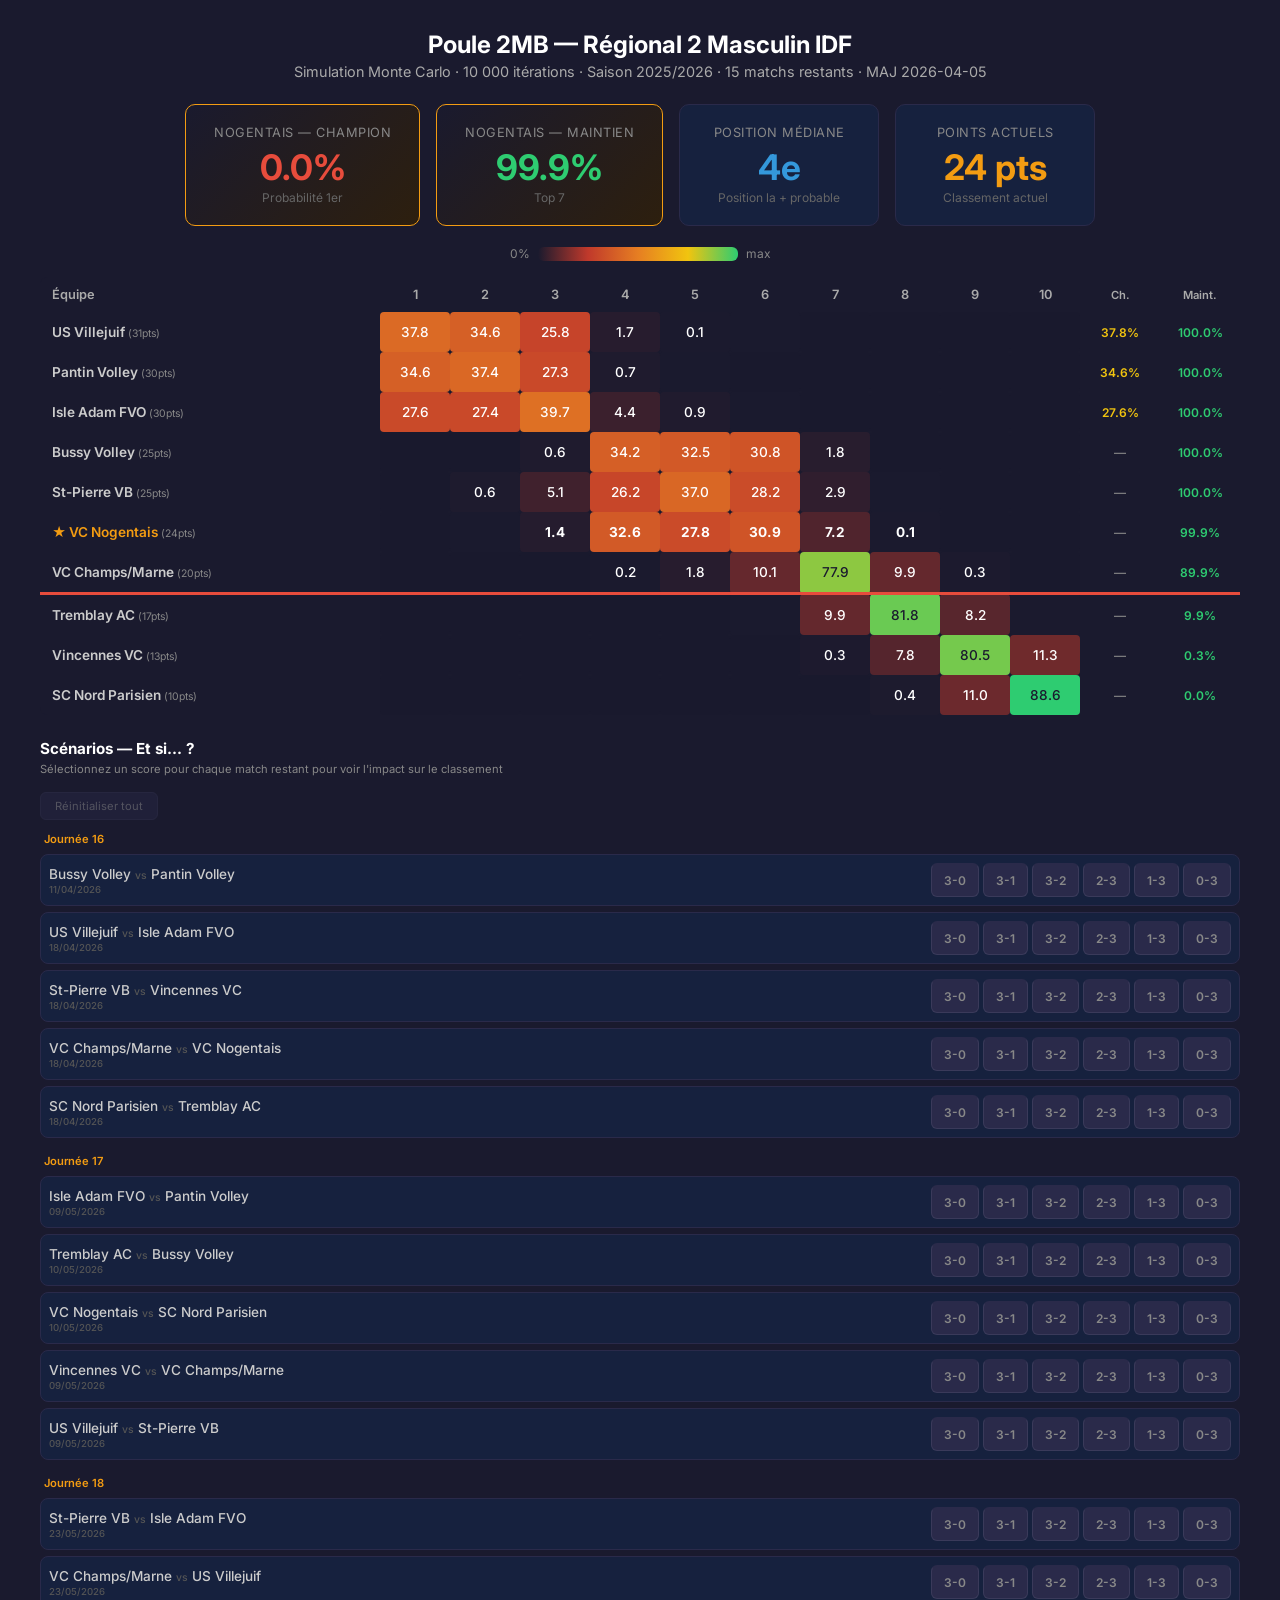
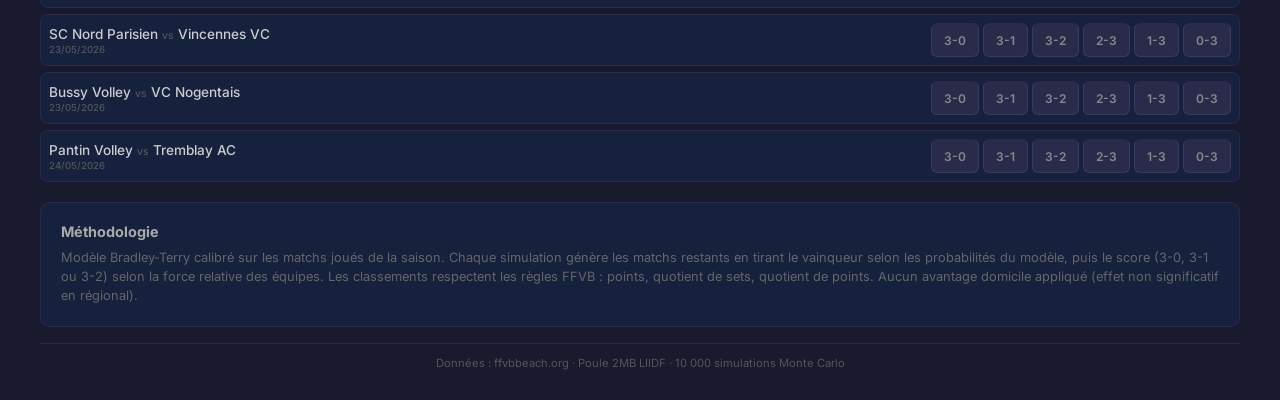
==== index.html @ 8303bb73 "Initial release: Monte Carlo volleyball simulation app Client-side Monte Carlo simulation for FFVB r" ====
<!DOCTYPE html>
<html lang="fr">
<head>
<meta charset="UTF-8">
<meta name="viewport" content="width=device-width, initial-scale=1.0">
<title>Simulation Monte Carlo — Poule 2MB</title>
<link rel="stylesheet" href="css/style.css">
</head>
<body>
<div class="container">
  <h1>Poule 2MB — Régional 2 Masculin IDF</h1>
  <div class="subtitle">Chargement...</div>

  <div id="loadingIndicator" class="loading">
    <div class="spinner"></div>
    <div>Simulation en cours...</div>
  </div>

  <div id="mainContent">
    <div class="metrics">
      <div class="metric-card highlight">
        <div class="label">Nogentais — Champion</div>
        <div class="value red" id="nogChamp">—</div>
        <div class="detail">Probabilité 1er</div>
      </div>
      <div class="metric-card highlight">
        <div class="label">Nogentais — Maintien</div>
        <div class="value green" id="nogMaint">—</div>
        <div class="detail">Top 7</div>
      </div>
      <div class="metric-card">
        <div class="label">Position médiane</div>
        <div class="value blue" id="nogMedian">—</div>
        <div class="detail">Position la + probable</div>
      </div>
      <div class="metric-card">
        <div class="label">Points actuels</div>
        <div class="value orange" id="nogPoints">—</div>
        <div class="detail">Classement actuel</div>
      </div>
    </div>

    <div class="legend">
      <span>0%</span>
      <div class="legend-bar"></div>
      <span>max</span>
    </div>

    <div class="heatmap-wrapper">
      <table class="heatmap" id="heatmapTable">
        <thead>
          <tr>
            <th class="team-header">Équipe</th>
            <th class="pos-header">1</th>
            <th class="pos-header">2</th>
            <th class="pos-header">3</th>
            <th class="pos-header">4</th>
            <th class="pos-header">5</th>
            <th class="pos-header">6</th>
            <th class="pos-header">7</th>
            <th class="pos-header">8</th>
            <th class="pos-header">9</th>
            <th class="pos-header">10</th>
            <th class="side-header">Ch.</th>
            <th class="side-header">Maint.</th>
          </tr>
        </thead>
        <tbody id="heatmapBody"></tbody>
      </table>
    </div>

    <div class="scenario-section">
      <h2>Scénarios — Et si... ?</h2>
      <div class="scenario-subtitle">Sélectionnez un score pour chaque match restant pour voir l'impact sur le classement</div>
      <button class="scenario-reset-btn" id="scenarioResetBtn" disabled>Réinitialiser tout</button>
      <div id="scenarioContainer"></div>
    </div>

    <div class="methodology">
      <h3>Méthodologie</h3>
      <p>
        Modèle Bradley-Terry calibré sur les matchs joués de la saison.
        Chaque simulation génère les matchs restants en tirant le vainqueur selon les probabilités du modèle,
        puis le score (3-0, 3-1 ou 3-2) selon la force relative des équipes.
        Les classements respectent les règles FFVB : points, quotient de sets, quotient de points.
        Aucun avantage domicile appliqué (effet non significatif en régional).
      </p>
    </div>

    <div class="footer">
      Données : ffvbbeach.org · Poule 2MB LIIDF · 10 000 simulations Monte Carlo
    </div>
  </div>
</div>

<script src="js/simulation.js"></script>
<script src="js/heatmap.js"></script>
<script src="js/scenario.js"></script>
<script src="js/app.js"></script>
</body>
</html>
---- css/style.css ----
@import url('https://fonts.googleapis.com/css2?family=Inter:wght@400;500;600;700&display=swap');

* { margin: 0; padding: 0; box-sizing: border-box; }

body {
  font-family: 'Inter', sans-serif;
  background: #1a1a2e;
  color: #e0e0e0;
  padding: 16px;
  min-height: 100vh;
  -webkit-text-size-adjust: 100%;
}

.container {
  max-width: 1200px;
  margin: 0 auto;
}

h1 {
  text-align: center;
  font-size: 1.1rem;
  font-weight: 700;
  margin-bottom: 4px;
  color: #fff;
}

.subtitle {
  text-align: center;
  font-size: 0.75rem;
  color: #aaa;
  margin-bottom: 20px;
}

/* Loading spinner */
.loading {
  text-align: center;
  padding: 40px;
  color: #888;
}

.loading .spinner {
  display: inline-block;
  width: 32px;
  height: 32px;
  border: 3px solid #2a2a4a;
  border-top-color: #f39c12;
  border-radius: 50%;
  animation: spin 0.8s linear infinite;
  margin-bottom: 12px;
}

@keyframes spin {
  to { transform: rotate(360deg); }
}

/* Metrics cards */
.metrics {
  display: grid;
  grid-template-columns: 1fr 1fr;
  gap: 10px;
  margin-bottom: 20px;
}

.metric-card {
  background: #16213e;
  border-radius: 10px;
  padding: 14px 12px;
  text-align: center;
  border: 1px solid #2a2a4a;
}

.metric-card.highlight {
  border-color: #f39c12;
  background: linear-gradient(135deg, #1a1a2e, #2d1f0e);
}

.metric-card .label {
  font-size: 0.65rem;
  text-transform: uppercase;
  letter-spacing: 0.5px;
  color: #888;
  margin-bottom: 6px;
}

.metric-card .value {
  font-size: 1.6rem;
  font-weight: 700;
}

.metric-card .value.green { color: #2ecc71; }
.metric-card .value.red { color: #e74c3c; }
.metric-card .value.orange { color: #f39c12; }
.metric-card .value.blue { color: #3498db; }

.metric-card .detail {
  font-size: 0.6rem;
  color: #666;
  margin-top: 2px;
}

/* Legend */
.legend {
  display: flex;
  align-items: center;
  justify-content: center;
  gap: 8px;
  margin: 16px 0;
  font-size: 0.7rem;
  color: #888;
}

.legend-bar {
  width: 160px;
  height: 12px;
  border-radius: 6px;
  background: linear-gradient(to right, #1a1a2e, #c0392b, #e67e22, #f1c40f, #2ecc71);
}

/* Heatmap */
.heatmap-wrapper {
  overflow-x: auto;
  -webkit-overflow-scrolling: touch;
  margin-bottom: 24px;
  border-radius: 8px;
}

table.heatmap {
  border-collapse: collapse;
  width: 100%;
  min-width: 680px;
}

table.heatmap th {
  padding: 8px 3px;
  font-size: 0.7rem;
  font-weight: 600;
  color: #aaa;
  text-align: center;
  white-space: nowrap;
}

table.heatmap th.team-header {
  text-align: left;
  padding-left: 8px;
  position: sticky;
  left: 0;
  background: #1a1a2e;
  z-index: 3;
  min-width: 140px;
}

table.heatmap th.pos-header {
  width: 46px;
}

table.heatmap th.side-header {
  width: 56px;
  font-size: 0.6rem;
}

table.heatmap td {
  padding: 10px 2px;
  text-align: center;
  font-size: 0.75rem;
  font-weight: 500;
  transition: transform 0.1s;
  position: relative;
}

table.heatmap td.team-cell {
  text-align: left;
  padding-left: 8px;
  font-weight: 600;
  font-size: 0.75rem;
  background: #1a1a2e !important;
  color: #ccc;
  position: sticky;
  left: 0;
  z-index: 2;
  white-space: nowrap;
}

table.heatmap td.team-cell .pts {
  font-weight: 400;
  color: #888;
  font-size: 0.65rem;
}

table.heatmap td.team-cell.nogentais {
  color: #f39c12;
}

table.heatmap td.side-cell {
  background: transparent !important;
  font-size: 0.65rem;
  color: #888;
  padding: 10px 4px;
}

table.heatmap td.side-cell .champ { color: #f1c40f; font-weight: 600; }
table.heatmap td.side-cell .maint { color: #2ecc71; font-weight: 600; }

tr.relegation-line td {
  border-bottom: 3px solid #e74c3c !important;
}

/* Scenario section (V3) */
.scenario-section {
  margin-top: 24px;
}

.scenario-section h2 {
  font-size: 0.95rem;
  font-weight: 700;
  color: #fff;
  margin-bottom: 4px;
}

.scenario-section .scenario-subtitle {
  font-size: 0.7rem;
  color: #888;
  margin-bottom: 16px;
}

.scenario-reset-btn {
  display: inline-block;
  background: #2a2a4a;
  color: #aaa;
  border: 1px solid #3a3a5a;
  border-radius: 6px;
  padding: 6px 14px;
  font-size: 0.7rem;
  cursor: pointer;
  margin-bottom: 12px;
  font-family: 'Inter', sans-serif;
}

.scenario-reset-btn:hover {
  background: #3a3a5a;
  color: #fff;
}

.scenario-reset-btn:disabled {
  opacity: 0.4;
  cursor: default;
}

/* Match rows grouped by journee */
.journee-group {
  margin-bottom: 16px;
}

.journee-label {
  font-size: 0.7rem;
  font-weight: 600;
  color: #f39c12;
  margin-bottom: 8px;
  padding-left: 4px;
}

.match-row {
  display: flex;
  align-items: center;
  gap: 8px;
  padding: 8px;
  background: #16213e;
  border-radius: 8px;
  margin-bottom: 6px;
  border: 1px solid #2a2a4a;
  flex-wrap: wrap;
}

.match-row.has-selection {
  border-color: #f39c12;
  background: linear-gradient(135deg, #16213e, #2d1f0e);
}

.match-teams {
  flex: 1;
  min-width: 120px;
  font-size: 0.75rem;
  font-weight: 500;
}

.match-teams .home { color: #ccc; }
.match-teams .vs { color: #555; font-size: 0.65rem; margin: 0 4px; }
.match-teams .away { color: #ccc; }
.match-teams .date-info { display: block; font-size: 0.6rem; color: #555; margin-top: 2px; }

.score-buttons {
  display: flex;
  gap: 4px;
  flex-wrap: nowrap;
}

.score-btn {
  background: #2a2a4a;
  color: #888;
  border: 1px solid #3a3a5a;
  border-radius: 6px;
  padding: 6px 8px;
  font-size: 0.65rem;
  font-weight: 600;
  cursor: pointer;
  font-family: 'Inter', sans-serif;
  min-width: 36px;
  text-align: center;
  transition: all 0.15s;
}

.score-btn:hover {
  background: #3a3a5a;
  color: #fff;
}

.score-btn.selected {
  background: #f39c12;
  color: #1a1a2e;
  border-color: #f39c12;
}

.score-btn.home-win {
  border-top: 2px solid transparent;
}

.score-btn.away-win {
  border-top: 2px solid transparent;
}

.score-btn.selected.home-win {
  background: #2ecc71;
  border-color: #2ecc71;
  color: #1a1a2e;
}

.score-btn.selected.away-win {
  background: #e74c3c;
  border-color: #e74c3c;
  color: #fff;
}

/* Methodology */
.methodology {
  background: #16213e;
  border-radius: 10px;
  padding: 16px;
  margin-top: 20px;
  border: 1px solid #2a2a4a;
}

.methodology h3 {
  font-size: 0.8rem;
  color: #aaa;
  margin-bottom: 8px;
}

.methodology p {
  font-size: 0.7rem;
  color: #666;
  line-height: 1.5;
}

/* Footer */
.footer {
  text-align: center;
  font-size: 0.6rem;
  color: #555;
  margin-top: 16px;
  padding-top: 12px;
  border-top: 1px solid #2a2a4a;
}

/* Desktop overrides */
@media (min-width: 768px) {
  body { padding: 30px; }

  h1 { font-size: 1.5rem; }
  .subtitle { font-size: 0.9rem; margin-bottom: 24px; }

  .metrics {
    display: flex;
    gap: 16px;
    justify-content: center;
    flex-wrap: wrap;
  }

  .metric-card {
    padding: 20px 28px;
    min-width: 200px;
  }

  .metric-card .label { font-size: 0.8rem; }
  .metric-card .value { font-size: 2.2rem; }
  .metric-card .detail { font-size: 0.75rem; }

  .legend { font-size: 0.75rem; }
  .legend-bar { width: 200px; height: 14px; }

  table.heatmap { min-width: 900px; }
  table.heatmap th { padding: 10px 6px; font-size: 0.8rem; }
  table.heatmap th.team-header { min-width: 220px; padding-left: 12px; }
  table.heatmap th.pos-header { width: 70px; }
  table.heatmap th.side-header { width: 80px; font-size: 0.7rem; }
  table.heatmap td { padding: 12px 4px; font-size: 0.85rem; }
  table.heatmap td.team-cell { padding-left: 12px; font-size: 0.85rem; }
  table.heatmap td.side-cell { font-size: 0.75rem; padding: 12px 8px; }

  .match-row { flex-wrap: nowrap; }
  .match-teams { min-width: 200px; font-size: 0.85rem; }
  .score-btn { padding: 8px 12px; font-size: 0.75rem; min-width: 44px; }

  .methodology { padding: 20px; }
  .methodology h3 { font-size: 0.9rem; }
  .methodology p { font-size: 0.8rem; }
  .footer { font-size: 0.7rem; }
}
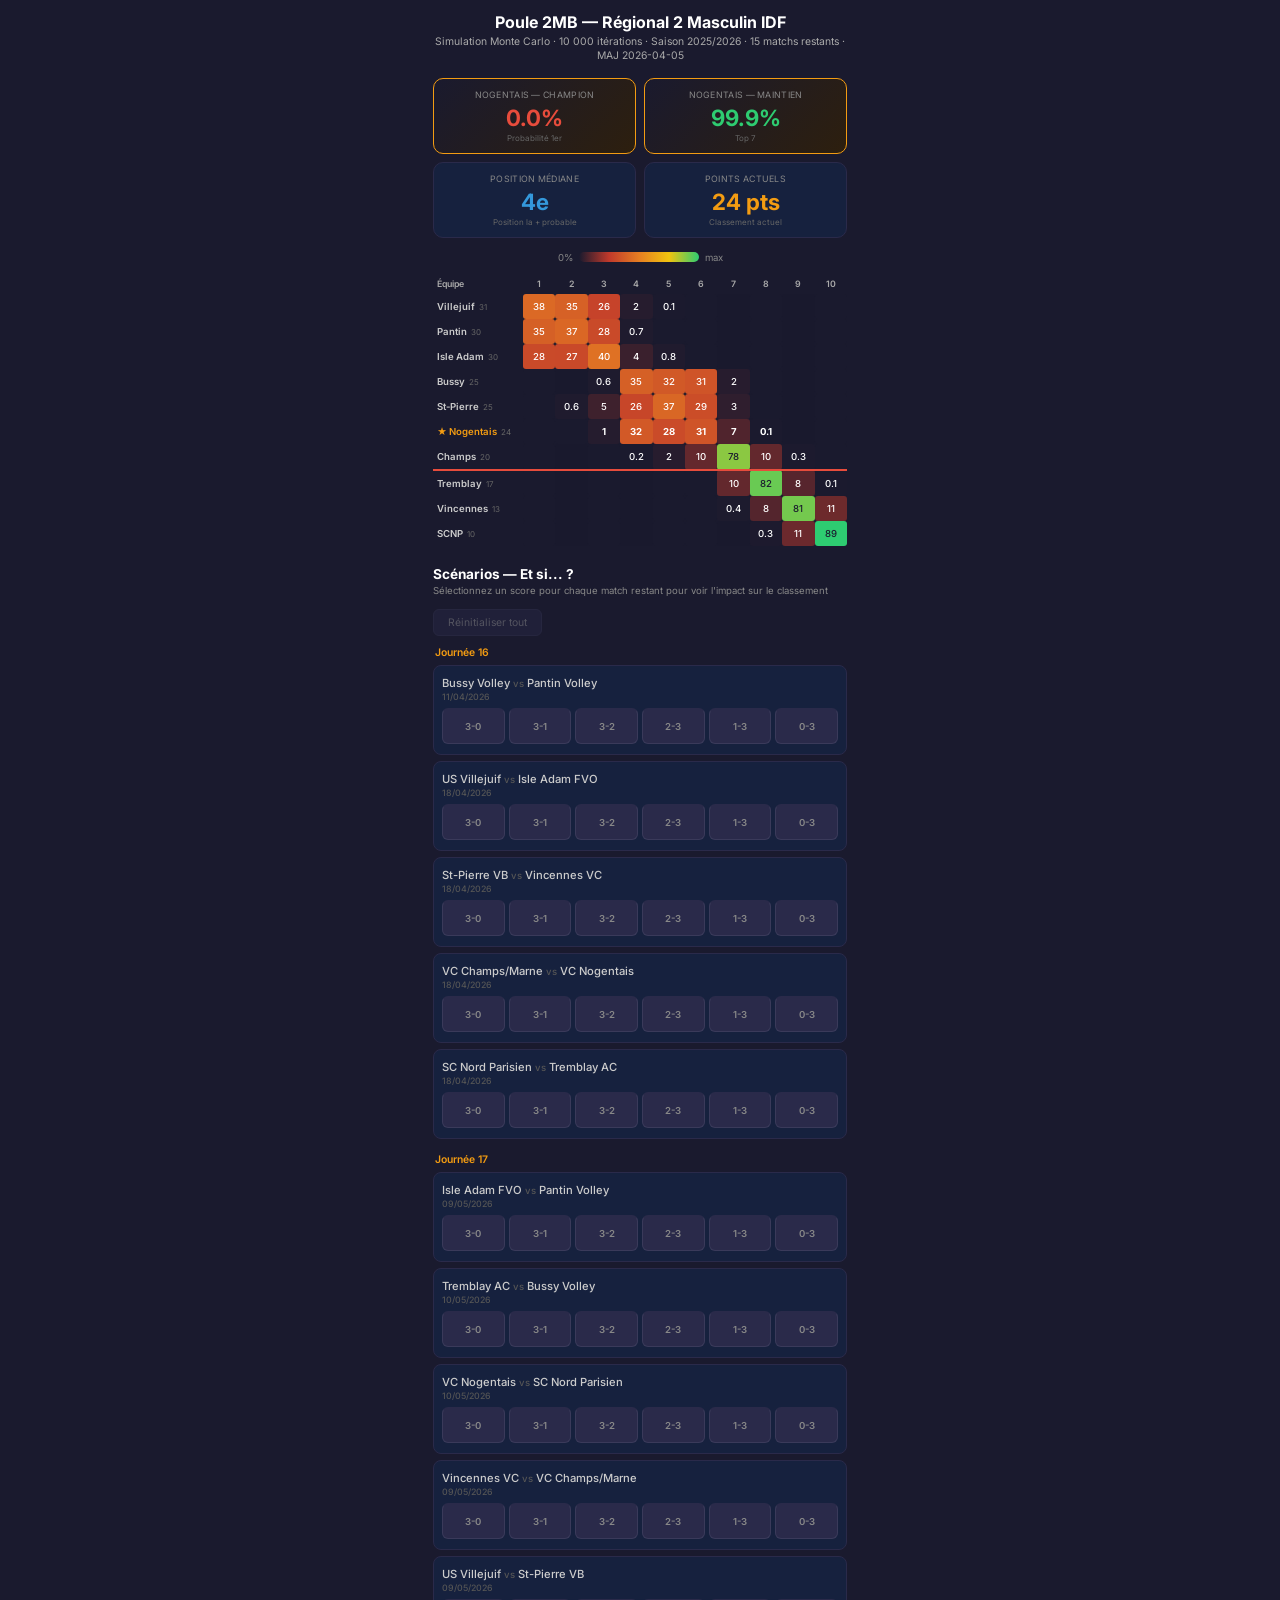
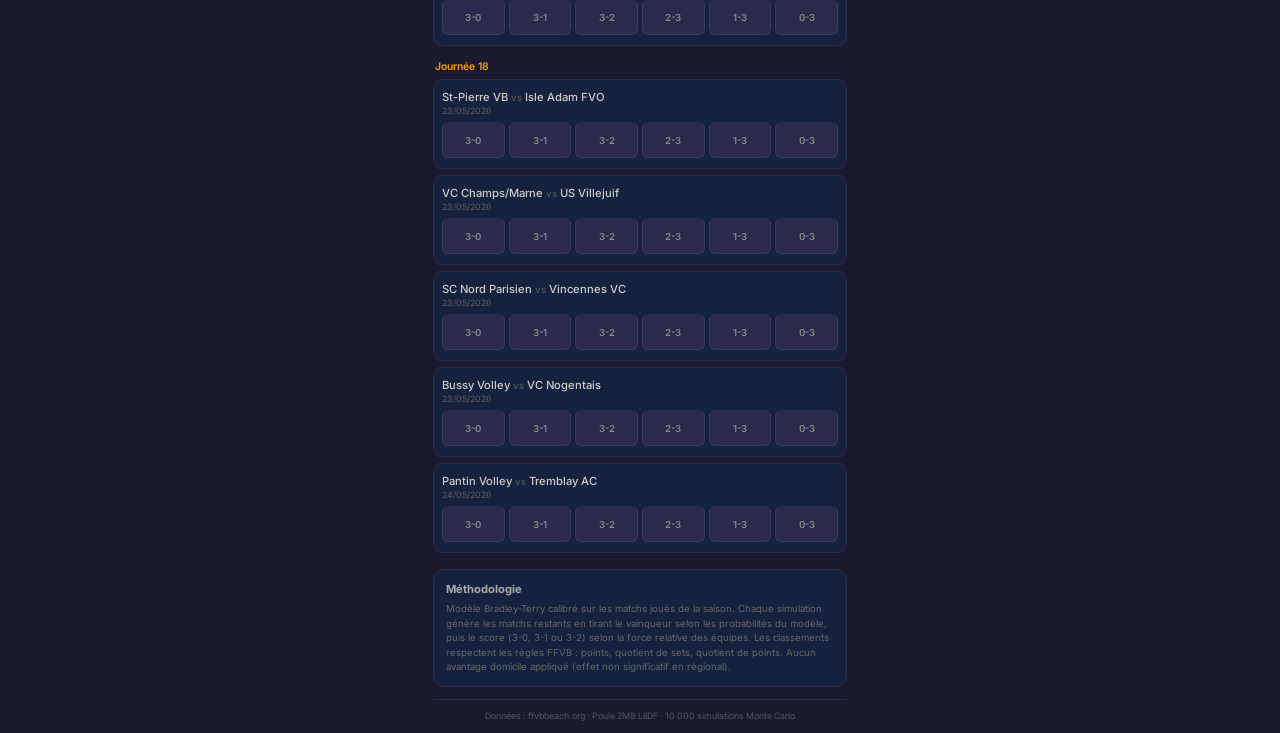
==== commit 8f40e20e: "Optimize heatmap for mobile-only layout - Remove Ch./Maint. side columns (info already in metric car" ====
--- a/index.html
+++ b/index.html
@@ -61,8 +61,6 @@
             <th class="pos-header">8</th>
             <th class="pos-header">9</th>
             <th class="pos-header">10</th>
-            <th class="side-header">Ch.</th>
-            <th class="side-header">Maint.</th>
           </tr>
         </thead>
         <tbody id="heatmapBody"></tbody>
--- a/css/style.css
+++ b/css/style.css
@@ -6,65 +6,65 @@
   font-family: 'Inter', sans-serif;
   background: #1a1a2e;
   color: #e0e0e0;
-  padding: 16px;
+  padding: 12px 8px;
   min-height: 100vh;
   -webkit-text-size-adjust: 100%;
-}
-
-.container {
-  max-width: 1200px;
+  max-width: 430px;
   margin: 0 auto;
 }
 
 h1 {
   text-align: center;
-  font-size: 1.1rem;
+  font-size: 1rem;
   font-weight: 700;
-  margin-bottom: 4px;
+  margin-bottom: 2px;
   color: #fff;
+  line-height: 1.3;
 }
 
 .subtitle {
   text-align: center;
-  font-size: 0.75rem;
+  font-size: 0.65rem;
   color: #aaa;
-  margin-bottom: 20px;
+  margin-bottom: 14px;
+  line-height: 1.4;
 }
 
 /* Loading spinner */
 .loading {
   text-align: center;
-  padding: 40px;
-  color: #888;
+  padding: 30px;
+  color: #888;
+  font-size: 0.75rem;
 }
 
 .loading .spinner {
   display: inline-block;
-  width: 32px;
-  height: 32px;
+  width: 28px;
+  height: 28px;
   border: 3px solid #2a2a4a;
   border-top-color: #f39c12;
   border-radius: 50%;
   animation: spin 0.8s linear infinite;
-  margin-bottom: 12px;
+  margin-bottom: 10px;
 }
 
 @keyframes spin {
   to { transform: rotate(360deg); }
 }
 
-/* Metrics cards */
+/* Metrics cards — 2x2 grid */
 .metrics {
   display: grid;
   grid-template-columns: 1fr 1fr;
-  gap: 10px;
-  margin-bottom: 20px;
+  gap: 8px;
+  margin-bottom: 14px;
 }
 
 .metric-card {
   background: #16213e;
   border-radius: 10px;
-  padding: 14px 12px;
+  padding: 10px 8px;
   text-align: center;
   border: 1px solid #2a2a4a;
 }
@@ -75,15 +75,15 @@
 }
 
 .metric-card .label {
-  font-size: 0.65rem;
+  font-size: 0.55rem;
   text-transform: uppercase;
-  letter-spacing: 0.5px;
-  color: #888;
-  margin-bottom: 6px;
+  letter-spacing: 0.3px;
+  color: #888;
+  margin-bottom: 4px;
 }
 
 .metric-card .value {
-  font-size: 1.6rem;
+  font-size: 1.4rem;
   font-weight: 700;
 }
 
@@ -93,7 +93,7 @@
 .metric-card .value.blue { color: #3498db; }
 
 .metric-card .detail {
-  font-size: 0.6rem;
+  font-size: 0.5rem;
   color: #666;
   margin-top: 2px;
 }
@@ -103,16 +103,16 @@
   display: flex;
   align-items: center;
   justify-content: center;
-  gap: 8px;
-  margin: 16px 0;
-  font-size: 0.7rem;
+  gap: 6px;
+  margin: 10px 0;
+  font-size: 0.6rem;
   color: #888;
 }
 
 .legend-bar {
-  width: 160px;
-  height: 12px;
-  border-radius: 6px;
+  width: 120px;
+  height: 10px;
+  border-radius: 5px;
   background: linear-gradient(to right, #1a1a2e, #c0392b, #e67e22, #f1c40f, #2ecc71);
 }
 
@@ -120,19 +120,18 @@
 .heatmap-wrapper {
   overflow-x: auto;
   -webkit-overflow-scrolling: touch;
-  margin-bottom: 24px;
-  border-radius: 8px;
+  margin-bottom: 16px;
 }
 
 table.heatmap {
   border-collapse: collapse;
   width: 100%;
-  min-width: 680px;
+  table-layout: fixed;
 }
 
 table.heatmap th {
-  padding: 8px 3px;
-  font-size: 0.7rem;
+  padding: 5px 1px;
+  font-size: 0.55rem;
   font-weight: 600;
   color: #aaa;
   text-align: center;
@@ -141,85 +140,65 @@
 
 table.heatmap th.team-header {
   text-align: left;
-  padding-left: 8px;
-  position: sticky;
-  left: 0;
-  background: #1a1a2e;
-  z-index: 3;
-  min-width: 140px;
+  padding-left: 4px;
+  width: 90px;
 }
 
 table.heatmap th.pos-header {
-  width: 46px;
-}
-
-table.heatmap th.side-header {
-  width: 56px;
-  font-size: 0.6rem;
+  /* auto width from table-layout: fixed */
 }
 
 table.heatmap td {
-  padding: 10px 2px;
-  text-align: center;
-  font-size: 0.75rem;
+  padding: 7px 1px;
+  text-align: center;
+  font-size: 0.6rem;
   font-weight: 500;
-  transition: transform 0.1s;
-  position: relative;
 }
 
 table.heatmap td.team-cell {
   text-align: left;
-  padding-left: 8px;
+  padding-left: 4px;
   font-weight: 600;
-  font-size: 0.75rem;
-  background: #1a1a2e !important;
+  font-size: 0.6rem;
+  background: transparent !important;
   color: #ccc;
-  position: sticky;
-  left: 0;
-  z-index: 2;
   white-space: nowrap;
+  overflow: hidden;
+  text-overflow: ellipsis;
 }
 
 table.heatmap td.team-cell .pts {
   font-weight: 400;
-  color: #888;
-  font-size: 0.65rem;
+  color: #666;
+  font-size: 0.5rem;
+  margin-left: 2px;
 }
 
 table.heatmap td.team-cell.nogentais {
   color: #f39c12;
 }
 
-table.heatmap td.side-cell {
-  background: transparent !important;
-  font-size: 0.65rem;
-  color: #888;
-  padding: 10px 4px;
-}
-
-table.heatmap td.side-cell .champ { color: #f1c40f; font-weight: 600; }
-table.heatmap td.side-cell .maint { color: #2ecc71; font-weight: 600; }
-
 tr.relegation-line td {
-  border-bottom: 3px solid #e74c3c !important;
+  border-bottom: 2px solid #e74c3c !important;
 }
 
 /* Scenario section (V3) */
 .scenario-section {
-  margin-top: 24px;
+  margin-top: 20px;
 }
 
 .scenario-section h2 {
-  font-size: 0.95rem;
+  font-size: 0.85rem;
   font-weight: 700;
   color: #fff;
-  margin-bottom: 4px;
+  margin-bottom: 2px;
 }
 
 .scenario-section .scenario-subtitle {
-  font-size: 0.7rem;
-  color: #888;
-  margin-bottom: 16px;
+  font-size: 0.6rem;
+  color: #888;
+  margin-bottom: 12px;
+  line-height: 1.4;
 }
 
 .scenario-reset-btn {
@@ -229,45 +208,44 @@
   border: 1px solid #3a3a5a;
   border-radius: 6px;
   padding: 6px 14px;
-  font-size: 0.7rem;
+  font-size: 0.65rem;
   cursor: pointer;
-  margin-bottom: 12px;
+  margin-bottom: 10px;
   font-family: 'Inter', sans-serif;
-}
-
-.scenario-reset-btn:hover {
+  -webkit-tap-highlight-color: transparent;
+}
+
+.scenario-reset-btn:active {
   background: #3a3a5a;
   color: #fff;
 }
 
 .scenario-reset-btn:disabled {
   opacity: 0.4;
-  cursor: default;
 }
 
 /* Match rows grouped by journee */
 .journee-group {
-  margin-bottom: 16px;
+  margin-bottom: 14px;
 }
 
 .journee-label {
-  font-size: 0.7rem;
+  font-size: 0.65rem;
   font-weight: 600;
   color: #f39c12;
-  margin-bottom: 8px;
-  padding-left: 4px;
+  margin-bottom: 6px;
+  padding-left: 2px;
 }
 
 .match-row {
   display: flex;
-  align-items: center;
-  gap: 8px;
-  padding: 8px;
+  flex-direction: column;
+  gap: 6px;
+  padding: 10px 8px;
   background: #16213e;
   border-radius: 8px;
   margin-bottom: 6px;
   border: 1px solid #2a2a4a;
-  flex-wrap: wrap;
 }
 
 .match-row.has-selection {
@@ -276,41 +254,39 @@
 }
 
 .match-teams {
-  flex: 1;
-  min-width: 120px;
-  font-size: 0.75rem;
+  font-size: 0.7rem;
   font-weight: 500;
 }
 
 .match-teams .home { color: #ccc; }
-.match-teams .vs { color: #555; font-size: 0.65rem; margin: 0 4px; }
+.match-teams .vs { color: #555; font-size: 0.6rem; margin: 0 3px; }
 .match-teams .away { color: #ccc; }
-.match-teams .date-info { display: block; font-size: 0.6rem; color: #555; margin-top: 2px; }
+.match-teams .date-info { display: block; font-size: 0.55rem; color: #555; margin-top: 1px; }
 
 .score-buttons {
   display: flex;
   gap: 4px;
-  flex-wrap: nowrap;
 }
 
 .score-btn {
+  flex: 1;
   background: #2a2a4a;
   color: #888;
   border: 1px solid #3a3a5a;
   border-radius: 6px;
-  padding: 6px 8px;
-  font-size: 0.65rem;
+  padding: 8px 0;
+  font-size: 0.6rem;
   font-weight: 600;
   cursor: pointer;
   font-family: 'Inter', sans-serif;
-  min-width: 36px;
-  text-align: center;
-  transition: all 0.15s;
-}
-
-.score-btn:hover {
-  background: #3a3a5a;
-  color: #fff;
+  text-align: center;
+  transition: all 0.1s;
+  -webkit-tap-highlight-color: transparent;
+  min-height: 36px;
+}
+
+.score-btn:active {
+  transform: scale(0.95);
 }
 
 .score-btn.selected {
@@ -343,19 +319,19 @@
 .methodology {
   background: #16213e;
   border-radius: 10px;
-  padding: 16px;
-  margin-top: 20px;
+  padding: 12px;
+  margin-top: 16px;
   border: 1px solid #2a2a4a;
 }
 
 .methodology h3 {
-  font-size: 0.8rem;
+  font-size: 0.7rem;
   color: #aaa;
-  margin-bottom: 8px;
+  margin-bottom: 6px;
 }
 
 .methodology p {
-  font-size: 0.7rem;
+  font-size: 0.6rem;
   color: #666;
   line-height: 1.5;
 }
@@ -363,54 +339,9 @@
 /* Footer */
 .footer {
   text-align: center;
-  font-size: 0.6rem;
+  font-size: 0.55rem;
   color: #555;
-  margin-top: 16px;
-  padding-top: 12px;
+  margin-top: 12px;
+  padding-top: 10px;
   border-top: 1px solid #2a2a4a;
 }
-
-/* Desktop overrides */
-@media (min-width: 768px) {
-  body { padding: 30px; }
-
-  h1 { font-size: 1.5rem; }
-  .subtitle { font-size: 0.9rem; margin-bottom: 24px; }
-
-  .metrics {
-    display: flex;
-    gap: 16px;
-    justify-content: center;
-    flex-wrap: wrap;
-  }
-
-  .metric-card {
-    padding: 20px 28px;
-    min-width: 200px;
-  }
-
-  .metric-card .label { font-size: 0.8rem; }
-  .metric-card .value { font-size: 2.2rem; }
-  .metric-card .detail { font-size: 0.75rem; }
-
-  .legend { font-size: 0.75rem; }
-  .legend-bar { width: 200px; height: 14px; }
-
-  table.heatmap { min-width: 900px; }
-  table.heatmap th { padding: 10px 6px; font-size: 0.8rem; }
-  table.heatmap th.team-header { min-width: 220px; padding-left: 12px; }
-  table.heatmap th.pos-header { width: 70px; }
-  table.heatmap th.side-header { width: 80px; font-size: 0.7rem; }
-  table.heatmap td { padding: 12px 4px; font-size: 0.85rem; }
-  table.heatmap td.team-cell { padding-left: 12px; font-size: 0.85rem; }
-  table.heatmap td.side-cell { font-size: 0.75rem; padding: 12px 8px; }
-
-  .match-row { flex-wrap: nowrap; }
-  .match-teams { min-width: 200px; font-size: 0.85rem; }
-  .score-btn { padding: 8px 12px; font-size: 0.75rem; min-width: 44px; }
-
-  .methodology { padding: 20px; }
-  .methodology h3 { font-size: 0.9rem; }
-  .methodology p { font-size: 0.8rem; }
-  .footer { font-size: 0.7rem; }
-}
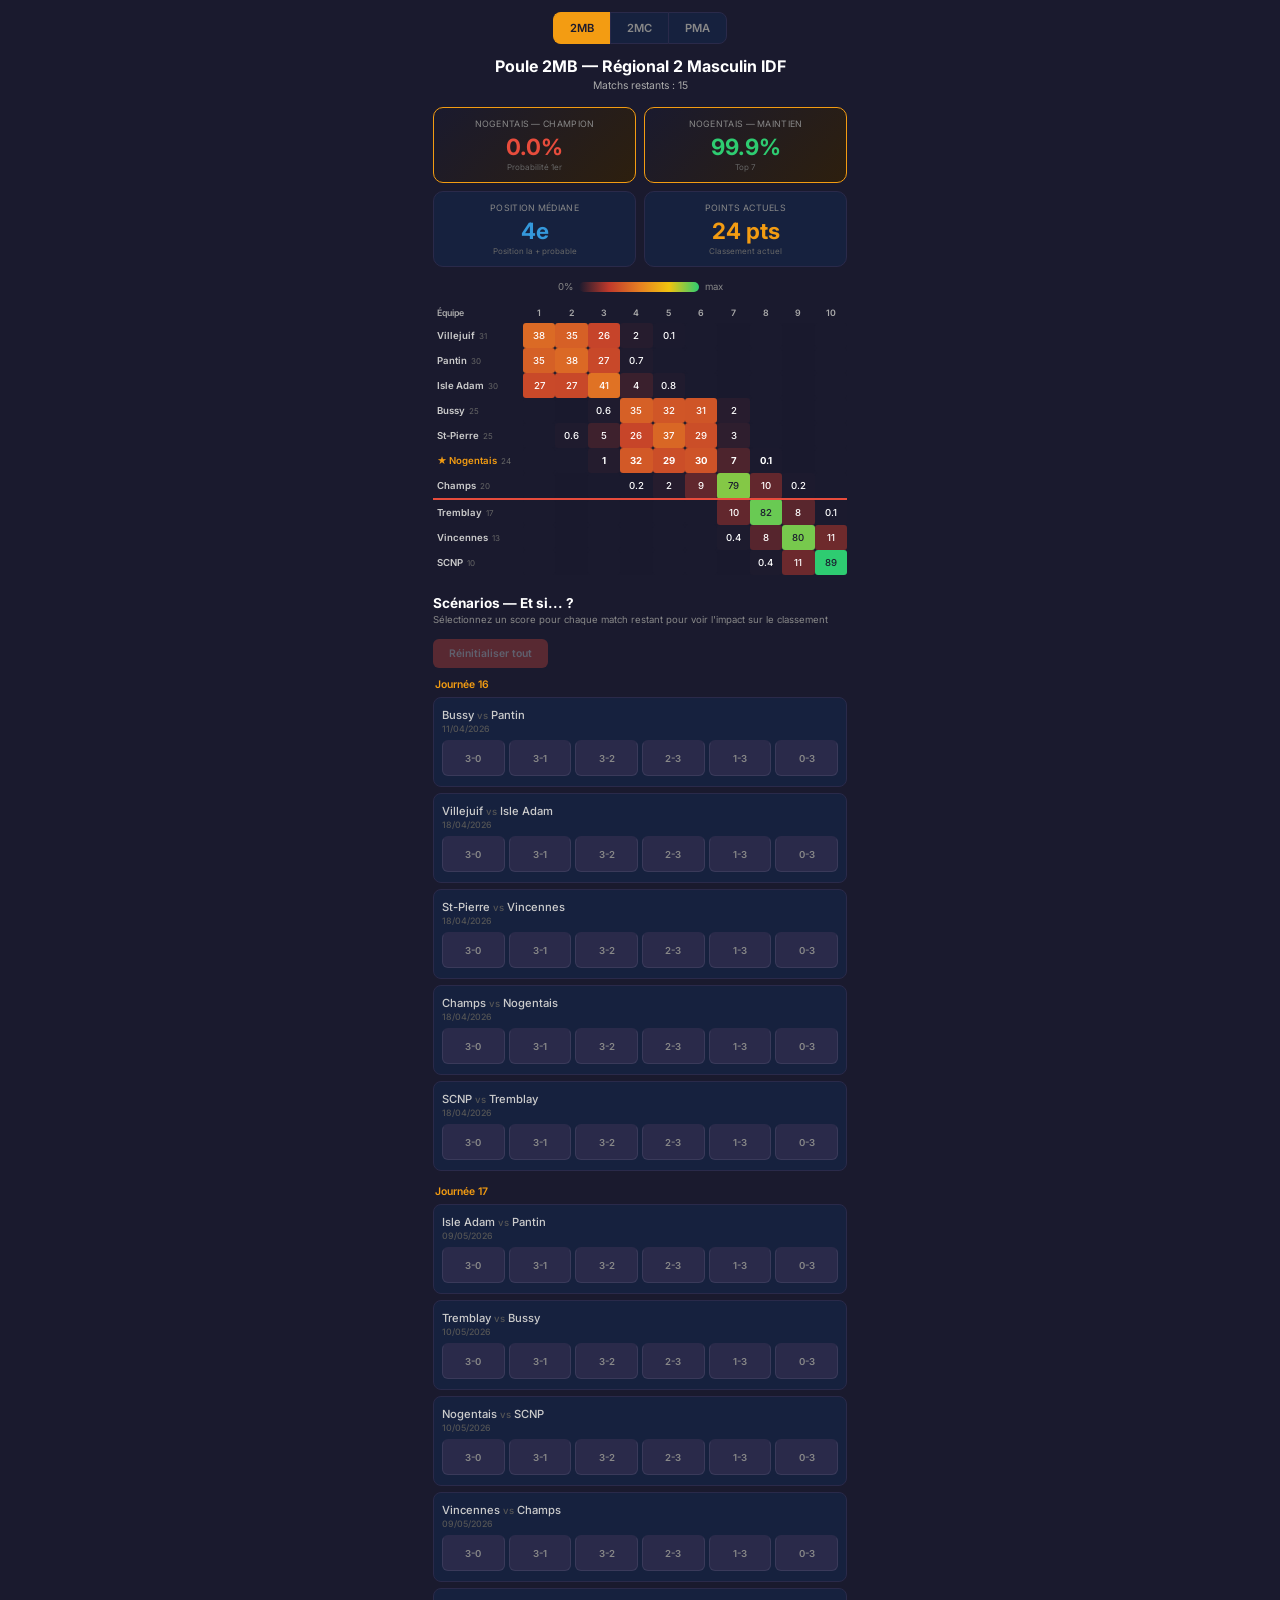
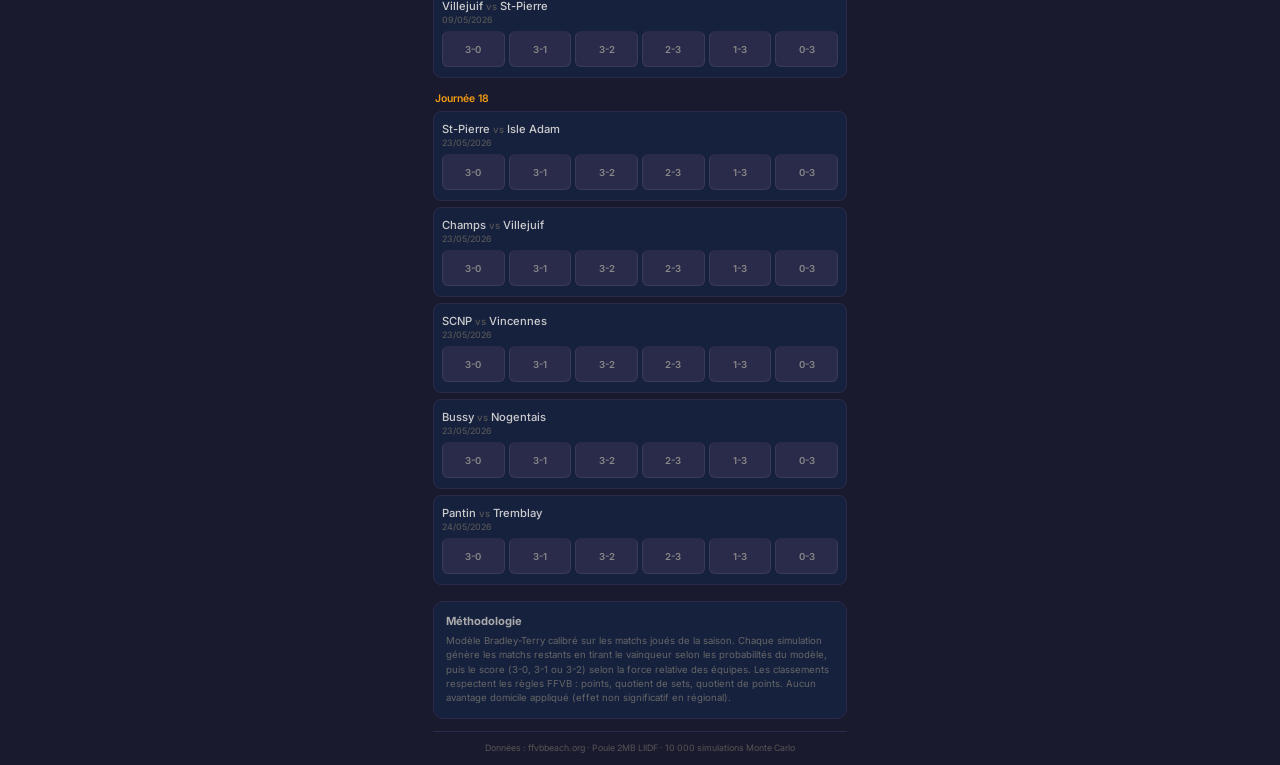
==== commit 2609deb7: "Add PMA poule (Gagny) and tab navigation across all 3 poules - New pma.html with Gagny as highlighte" ====
--- a/index.html
+++ b/index.html
@@ -8,6 +8,11 @@
 </head>
 <body>
 <div class="container">
+  <nav class="tab-nav">
+    <a href="index.html" class="active">2MB</a>
+    <a href="2mc.html">2MC</a>
+    <a href="pma.html">PMA</a>
+  </nav>
   <h1>Poule 2MB — Régional 2 Masculin IDF</h1>
   <div class="subtitle">Chargement...</div>
 
--- a/css/style.css
+++ b/css/style.css
@@ -13,6 +13,48 @@
   margin: 0 auto;
 }
 
+/* Tab navigation */
+.tab-nav {
+  display: flex;
+  justify-content: center;
+  gap: 0;
+  margin-bottom: 12px;
+}
+
+.tab-nav a {
+  padding: 8px 16px;
+  font-size: 0.7rem;
+  font-weight: 600;
+  color: #888;
+  text-decoration: none;
+  border: 1px solid #2a2a4a;
+  background: #16213e;
+  transition: all 0.15s;
+  -webkit-tap-highlight-color: transparent;
+}
+
+.tab-nav a:first-child {
+  border-radius: 8px 0 0 8px;
+}
+
+.tab-nav a:last-child {
+  border-radius: 0 8px 8px 0;
+}
+
+.tab-nav a:not(:last-child) {
+  border-right: none;
+}
+
+.tab-nav a.active {
+  background: #f39c12;
+  color: #1a1a2e;
+  border-color: #f39c12;
+}
+
+.tab-nav a:not(.active):active {
+  background: #2a2a4a;
+}
+
 h1 {
   text-align: center;
   font-size: 1rem;
@@ -203,12 +245,13 @@
 
 .scenario-reset-btn {
   display: inline-block;
-  background: #2a2a4a;
-  color: #aaa;
-  border: 1px solid #3a3a5a;
+  background: #e74c3c;
+  color: #fff;
+  border: none;
   border-radius: 6px;
-  padding: 6px 14px;
+  padding: 8px 16px;
   font-size: 0.65rem;
+  font-weight: 600;
   cursor: pointer;
   margin-bottom: 10px;
   font-family: 'Inter', sans-serif;
@@ -216,12 +259,11 @@
 }
 
 .scenario-reset-btn:active {
-  background: #3a3a5a;
-  color: #fff;
+  background: #c0392b;
 }
 
 .scenario-reset-btn:disabled {
-  opacity: 0.4;
+  opacity: 0.3;
 }
 
 /* Match rows grouped by journee */
